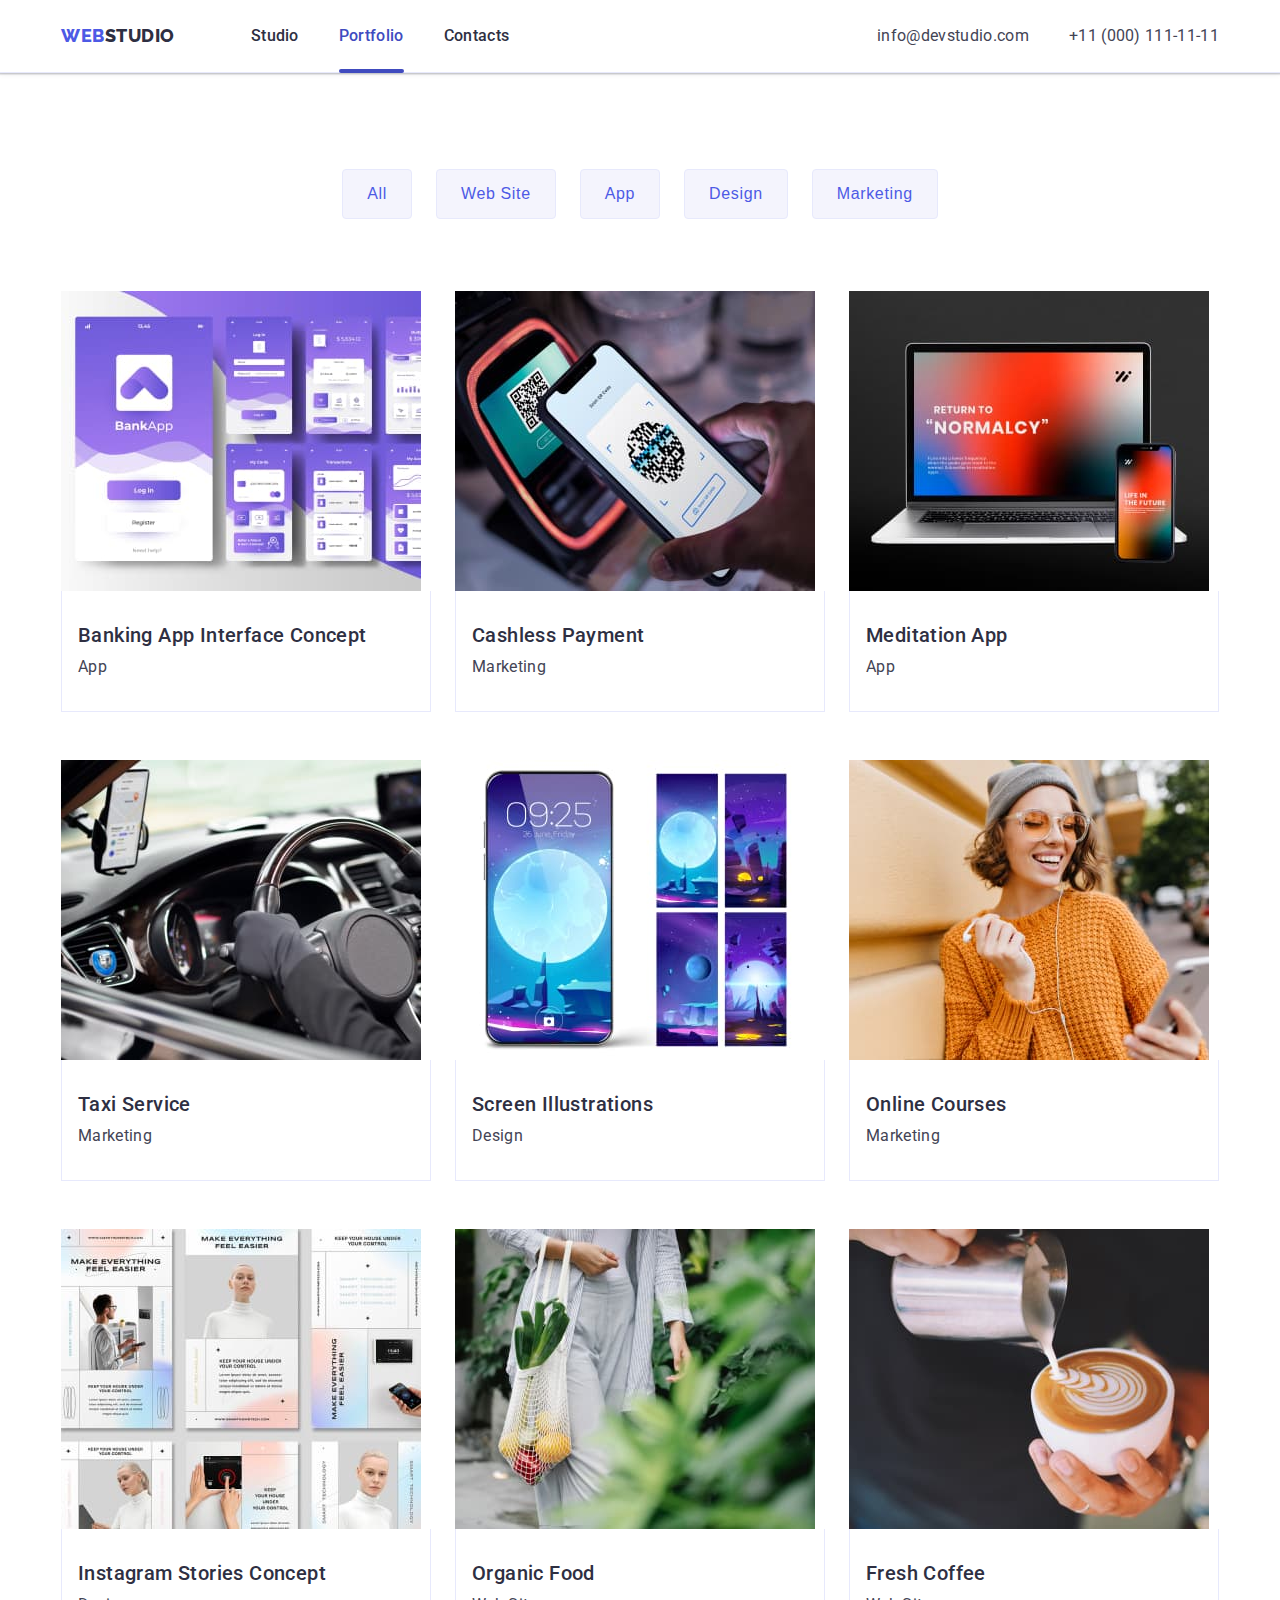
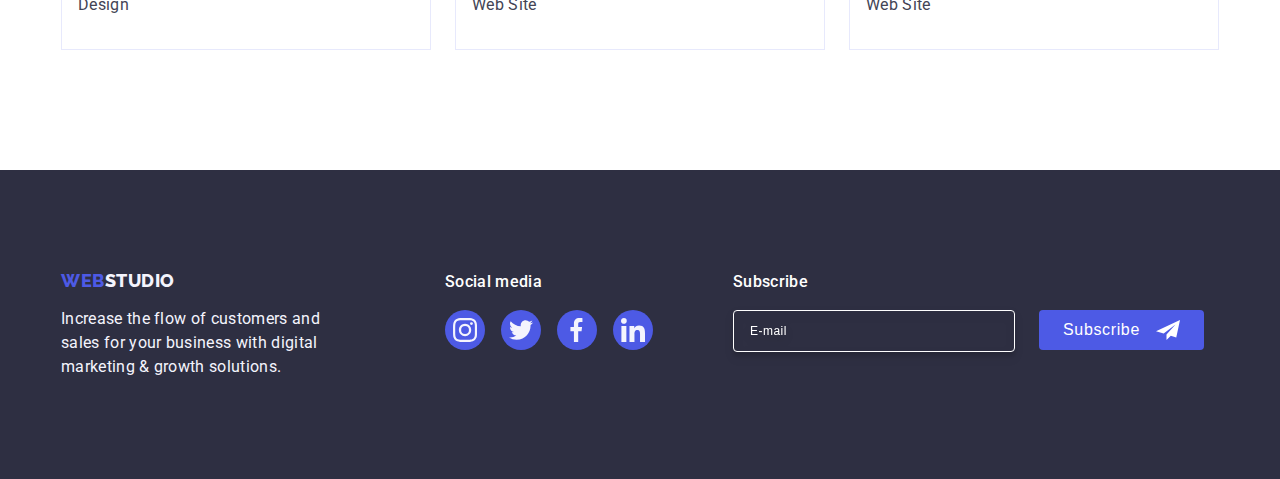
==== portfolio.html @ 04cb2cb1 "Initial commit" ====
<!DOCTYPE html>
<html lang="en">

<head>
    <meta charset="UTF-8">
    <meta name="viewport" content="width=device-width, initial-scale=1.0">
    <title>WebStudio</title>
    <link rel="stylesheet" href="https://cdnjs.cloudflare.com/ajax/libs/modern-normalize/2.0.0/modern-normalize.min.css"
        integrity="sha512-4xo8blKMVCiXpTaLzQSLSw3KFOVPWhm/TRtuPVc4WG6kUgjH6J03IBuG7JZPkcWMxJ5huwaBpOpnwYElP/m6wg=="
        crossorigin="anonymous" referrerpolicy="no-referrer">
    <link rel="preconnect" href="https://fonts.googleapis.com">
    <link rel="preconnect" href="https://fonts.gstatic.com" crossorigin>
    <link
        href="https://fonts.googleapis.com/css2?family=Raleway:wght@800&family=Roboto:wght@400;500;700;900&display=swap"
        rel="stylesheet">
    <link rel="stylesheet" href="./css/styles.css">
</head>

<body>

    <header class="header">
        <div class="container">
            <nav class="header__nav">
                <a class="link logo" href="./index.html">
                    Web<span class="header__logo-color">Studio</span>
                </a>
                <ul class="list header__menu">
                    <li class="header__menu-item">
                        <a class="link header__menu-link" href="./index.html">Studio</a>
                    </li>
                    <li class="header__menu-item">
                        <a class="link header__menu-link current" href="./portfolio.html">Portfolio</a>
                    </li>
                    <li class="header__menu-item">
                        <a class="link header__menu-link" href="">Contacts</a>
                    </li>
                </ul>
            </nav>
            <address class="header__address">
                <ul class="list header__contact">
                    <li class="header__contact-item">
                        <a class="link header__contact-link" href="mailto:info@devstudio.com">info@devstudio.com</a>
                    </li>
                    <li class="header__contact-item">
                        <a class="link header__contact-link" href="tel:+110001111111">+11 (000) 111-11-11</a>
                    </li>
                </ul>
            </address>
        </div>

    </header>

    <main class="main">

        <section class="portfolio">
            <div class="container">
                <h1 class="visually-hidden">Portfolio</h1>
                <ul class="list portfolio__filter">
                    <li class="portfolio__filter-item">
                        <button class="portfolio__filter-button" type="button">All</button>
                    </li>
                    <li class="portfolio__filter-item">
                        <button class="portfolio__filter-button" type="button">Web Site</button>
                    </li>
                    <li class="portfolio__filter-item">
                        <button class="portfolio__filter-button" type="button">App</button>
                    </li>
                    <li class="portfolio__filter-item">
                        <button class="portfolio__filter-button" type="button">Design</button>
                    </li>
                    <li class="portfolio__filter-item">
                        <button class="portfolio__filter-button" type="button">Marketing</button>
                    </li>
                </ul>
                <ul class="list portfolio__list">
                    <li class="portfolio__item">
                        <a class="link portfolio__link" href="">
                            <div class="portfolio__item-block">
                                <img class="portfolio__img" src="./images/portfolio-1.jpg"
                                    alt="Banking App Interface Concept" width="360">
                                <p class="portfolio__text">14 Stylish and User-Friendly App Design
                                    Concepts · Task Manager App · Calorie
                                    Tracker App · Exotic Fruit Ecommerce
                                    App · Cloud Storage App
                                </p>
                            </div>
                            <div class="item-info portfolio__info">
                                <h2 class="item-title">Banking App Interface Concept</h2>
                                <p class="item-text">App</p>
                            </div>

                        </a>
                    </li>
                    <li class="portfolio__item">
                        <a class="link portfolio__link" href="">
                            <div class="portfolio__item-block">
                                <img class="portfolio__img" src="./images/portfolio-2.jpg" alt="Cashless Payment"
                                    width="360">
                                <p class="portfolio__text">14 Stylish and User-Friendly App Design
                                    Concepts · Task Manager App · Calorie
                                    Tracker App · Exotic Fruit Ecommerce
                                    App · Cloud Storage App
                                </p>
                            </div>
                            <div class="item-info portfolio__info">
                                <h2 class="item-title">Cashless Payment</h2>
                                <p class="item-text">Marketing</p>
                            </div>

                        </a>
                    </li>
                    <li class="portfolio__item">
                        <a class="link portfolio__link" href="">
                            <div class="portfolio__item-block">
                                <img class="portfolio__img" src="./images/portfolio-3.jpg" alt="Meditation App"
                                    width="360">
                                <p class="portfolio__text">14 Stylish and User-Friendly App Design
                                    Concepts · Task Manager App · Calorie
                                    Tracker App · Exotic Fruit Ecommerce
                                    App · Cloud Storage App
                                </p>
                            </div>
                            <div class="item-info portfolio__info">
                                <h2 class="item-title">Meditation App</h2>
                                <p class="item-text">App</p>
                            </div>

                        </a>
                    </li>
                    <li class="portfolio__item">
                        <a class="link portfolio__link" href="">
                            <div class="portfolio__item-block">
                                <img class="portfolio__img" src="./images/portfolio-4.jpg" alt="Taxi Service"
                                    width="360">
                                <p class="portfolio__text">14 Stylish and User-Friendly App Design
                                    Concepts · Task Manager App · Calorie
                                    Tracker App · Exotic Fruit Ecommerce
                                    App · Cloud Storage App
                                </p>
                            </div>
                            <div class="item-info portfolio__info">
                                <h2 class="item-title">Taxi Service</h2>
                                <p class="item-text">Marketing</p>
                            </div>

                        </a>
                    </li>
                    <li class="portfolio__item">
                        <a class="link portfolio__link" href="">
                            <div class="portfolio__item-block">
                                <img class="portfolio__img" src="./images/portfolio-5.jpg" alt="Screen Illustrations"
                                    width="360">
                                <p class="portfolio__text">14 Stylish and User-Friendly App Design
                                    Concepts · Task Manager App · Calorie
                                    Tracker App · Exotic Fruit Ecommerce
                                    App · Cloud Storage App
                                </p>
                            </div> 
                            <div class="item-info portfolio__info">
                                <h2 class="item-title">Screen Illustrations</h2>
                                <p class="item-text">Design</p>
                            </div>

                        </a>
                    </li>
                    <li class="portfolio__item">
                        <a class="link portfolio__link" href="">
                            <div class="portfolio__item-block">
                                <img class="portfolio__img" src="./images/portfolio-6.jpg" alt="Online Courses"
                                    width="360">
                                <p class="portfolio__text">14 Stylish and User-Friendly App Design
                                    Concepts · Task Manager App · Calorie
                                    Tracker App · Exotic Fruit Ecommerce
                                    App · Cloud Storage App
                                </p>
                            </div>
                            <div class="item-info portfolio__info">
                                <h2 class="item-title">Online Courses</h2>
                                <p class="item-text">Marketing</p>
                            </div>

                        </a>
                    </li>
                    <li class="portfolio__item">
                        <a class="link portfolio__link" href="">
                            <div class="portfolio__item-block">
                                <img class="portfolio__img" src="./images/portfolio-7.jpg"
                                    alt="Instagram Stories Concept" width="360">
                                <p class="portfolio__text">14 Stylish and User-Friendly App Design
                                    Concepts · Task Manager App · Calorie
                                    Tracker App · Exotic Fruit Ecommerce
                                    App · Cloud Storage App
                                </p>
                            </div>
                            <div class="item-info portfolio__info">
                                <h2 class="item-title">Instagram Stories Concept</h2>
                                <p class="item-text">Design</p>
                            </div>

                        </a>
                    </li>
                    <li class="portfolio__item">
                        <a class="link portfolio__link" href="">
                            <div class="portfolio__item-block">
                                <img class="portfolio__img" src="./images/portfolio-8.jpg" alt="Organic Food"
                                    width="360">
                                <p class="portfolio__text">14 Stylish and User-Friendly App Design
                                    Concepts · Task Manager App · Calorie
                                    Tracker App · Exotic Fruit Ecommerce
                                    App · Cloud Storage App
                                </p>
                            </div>
                            <div class="item-info portfolio__info">
                                <h2 class="item-title">Organic Food</h2>
                                <p class="item-text">Web Site</p>
                            </div>

                        </a>
                    </li>
                    <li class="portfolio__item">
                        <a class="link portfolio__link" href="">
                            <div class="portfolio__item-block">
                                <img class="portfolio__img" src="./images/portfolio-9.jpg" alt="Fresh Coffee"
                                    width="360">
                                <p class="portfolio__text">14 Stylish and User-Friendly App Design
                                    Concepts · Task Manager App · Calorie
                                    Tracker App · Exotic Fruit Ecommerce
                                    App · Cloud Storage App
                                </p>
                            </div>
                            <div class="item-info portfolio__info">
                                <h2 class="item-title">Fresh Coffee</h2>
                                <p class="item-text">Web Site</p>
                            </div>

                        </a>
                    </li>
                </ul>
            </div>

        </section>

    </main>

    <footer class="footer">
        <div class="container">
            <div class="footer__info">
                <a class="link logo footer__logo" href="./index.html">
                    Web<span class="footer__logo-color">Studio</span>
                </a>
                <p class="footer__text">
                    Increase the flow of customers and
                    sales for your business with digital
                    marketing & growth solutions.
                </p>
            </div>
            <div class="footer__social">
                <p class="footer__socials-text">Social media</p>
                <ul class="list socials__list footer__socials-list">
                    <li class="socials__list-item footer__socials-item">
                        <a class="link socials__list-link footer__socials-link" href="">
                            <svg class="icon-social" width="24" height="24">
                                <use href="./images/icons.svg#icon-instagram"></use>
                            </svg>
                        </a>
                    </li>
                    <li class="socials__list-item footer__socials-item">
                        <a class="link socials__list-link footer__socials-link" href="">
                            <svg class="icon-social" width="24" height="24">
                                <use href="./images/icons.svg#icon-twitter"></use>
                            </svg>
                        </a>
                    </li>
                    <li class="socials__list-item footer__socials-item">
                        <a class="link socials__list-link footer__socials-link" href="">
                            <svg class="icon-social" width="24" height="24">
                                <use href="./images/icons.svg#icon-facebook"></use>
                            </svg>
                        </a>
                    </li>
                    <li class="socials__list-item footer__socials-item">
                        <a class="link socials__list-link footer__socials-link" href="">
                            <svg class="icon-social" width="24" height="24">
                                <use href="./images/icons.svg#icon-linkedin"></use>
                            </svg>
                        </a>
                    </li>
                </ul>
            </div>
            <div class="footer__subscribe">
                <p class="footer__subscribe-title">Subscribe</p>
                <form class="footer__form">
                    <label class="footer__form-label">
                        <input class="footer__form-input" type="email" placeholder="E-mail" name="subscribe">
                    </label>
                    <button class="footer__form-button" type="submit">
                        Subscribe
                        <svg class="icon-subscribe" width="24" height="24">
                            <use href="./images/icons.svg#icon-subscribe-icon"></use>
                        </svg>
                    </button>
                </form>
            </div>
        </div>
    </footer>




</body>

</html>
---- css/styles.css ----
:root {
  --iris: #4D5AE5;
  --ocean: #404BBF;
  --navyblue: #2E2F42;
  --green: #31D0AA;
  --slate: #434455;
  --lightslate: #8E8F99;
  --cornflower: #E7E9FC;
  --cloud: #F4F4FD;
  --navyblue-modal: rgba(46, 47, 66, 0.40);
  --grey: rgba(46, 47, 66, 0.70);
  --dairy: #FCFCFC;
  --white: #FFF;
  --font-primary: "Roboto", sans-serif;
}

* {
  margin: 0;
  padding: 0;
}

.list {
  list-style: none;
}

.link {
  text-decoration: none;
}

img {
  display: block;
  max-width: 100%;
}

fieldset {
  margin: 0;
  padding: 0;
  border: none;
}

.visually-hidden {
  position: absolute;
  width: 1px;
  height: 1px;
  margin: -1px;
  border: 0;
  padding: 0;
  white-space: nowrap;
  -webkit-clip-path: inset(100%);
          clip-path: inset(100%);
  clip: rect(0 0 0 0);
  overflow: hidden;
}

.container {
  max-width: 1158px;
  margin: 0 auto;
  padding: 0 15px;
}

body {
  font-family: var(--font-primary);
  color: var(--slate);
  background-color: var(--white);
}

.header {
  border-bottom: 1px solid var(--cornflower);
  background: var(--white, #FFF);
  box-shadow: 0px 1px 6px 0px rgba(46, 47, 66, 0.08), 0px 1px 1px 0px rgba(46, 47, 66, 0.16), 0px 2px 1px 0px rgba(46, 47, 66, 0.08);
}
.header .container {
  display: flex;
  align-items: center;
  justify-content: space-between;
}
.header__nav {
  display: flex;
  align-items: center;
}
.header__logo-color {
  color: var(--navyblue);
}
.header__menu {
  display: flex;
  gap: 40px;
}
.header__menu-link {
  display: inline-block;
  color: var(--navyblue);
  font-size: 16px;
  font-weight: 500;
  line-height: 1.5;
  letter-spacing: 0.02em;
  position: relative;
  transition: color 250ms cubic-bezier(0.4, 0, 0.2, 1);
  padding: 24px 0;
}
.header__menu-link:hover, .header__menu-link:focus {
  color: var(--ocean);
}
.header__menu-link.current {
  color: var(--ocean);
}
.header__menu-link.current::after {
  content: "";
  display: block;
  width: 100%;
  height: 4px;
  border-radius: 2px;
  background-color: var(--ocean);
  position: absolute;
  bottom: -1px;
}
.header__address {
  font-style: normal;
}
.header__contact {
  display: flex;
  gap: 40px;
}
.header__contact-link {
  color: inherit;
  font-size: 16px;
  line-height: 1.5;
  letter-spacing: 0.02em;
  transition: color 250ms cubic-bezier(0.4, 0, 0.2, 1);
}
.header__contact-link:hover, .header__contact-link:focus {
  color: var(--ocean);
}

.logo {
  color: var(--iris);
  font-size: 18px;
  font-family: "Raleway", sans-serif;
  font-weight: 800;
  line-height: 1.17;
  letter-spacing: 0.03em;
  text-transform: uppercase;
  margin-right: 76px;
}

.hero {
  max-width: 1440px;
  width: 100%;
  background-color: var(--navyblue);
  background-image: linear-gradient(var(--grey), var(--grey)), url(../images/hero-bg.jpg);
  background-repeat: no-repeat;
  background-size: cover;
  background-position: center center;
  padding: 188px 0;
}
.hero__title {
  max-width: 496px;
  color: var(--white);
  font-size: 56px;
  text-align: center;
  line-height: 1.07;
  letter-spacing: 0.02em;
  margin: 0 auto 48px auto;
}
.hero__button {
  min-width: 169px;
  height: 56px;
  display: block;
  color: var(--white);
  font-size: 16px;
  font-weight: 500;
  line-height: 1.5;
  letter-spacing: 0.04em;
  border-radius: 4px;
  background-color: var(--iris);
  box-shadow: 0px 4px 4px 0px rgba(0, 0, 0, 0.15);
  border: none;
  transition: background-color 250ms cubic-bezier(0.4, 0, 0.2, 1);
  cursor: pointer;
  margin: 0 auto;
}
.hero__button:hover, .hero__button:focus {
  background: var(--ocean);
}

.features {
  padding: 120px 0;
}
.features__list {
  display: flex;
  gap: 24px;
}
.features__list-item {
  flex-basis: calc((100% - 72px) / 4);
  height: 212px;
}
.features__list-block-icon {
  display: flex;
  align-items: center;
  justify-content: center;
  border-radius: 4px;
  background: var(--cloud);
  padding: 24px 0;
  margin-bottom: 8px;
}
.features__item-title {
  color: var(--navyblue);
  font-size: 20px;
  font-weight: 500;
  line-height: 1.2;
  letter-spacing: 0.02em;
  margin-bottom: 8px;
}
.features__item-text {
  font-size: 16px;
  line-height: 1.5;
  letter-spacing: 0.02em;
}

.title {
  color: var(--navyblue);
  text-align: center;
  font-size: 36px;
  line-height: 1.11;
  letter-spacing: 0.02em;
  text-transform: capitalize;
  margin-bottom: 72px;
}

.works {
  padding-bottom: 120px;
}
.works__list {
  display: flex;
  gap: 24px;
}
.works__list-item {
  flex-basis: calc((100% - 48px) / 3);
}

.team {
  background-color: var(--cloud);
  padding: 120px 0;
}
.team__list {
  display: flex;
  gap: 24px;
}
.team__item {
  flex-basis: calc((100% - 72px) / 4);
  background-color: var(--white);
  border-radius: 0 0 4px 4px;
  box-shadow: 0px 2px 1px 0px rgba(46, 47, 66, 0.08), 0px 1px 1px 0px rgba(46, 47, 66, 0.16), 0px 1px 6px 0px rgba(46, 47, 66, 0.08);
}
.team__social-list {
  margin-top: 8px;
}

.socials__list {
  display: flex;
  justify-content: center;
  gap: 24px;
}
.socials__list-link {
  width: 40px;
  height: 40px;
  display: flex;
  justify-content: center;
  align-items: center;
  background-color: var(--iris);
  border-radius: 50%;
  transition: background-color 250ms cubic-bezier(0.4, 0, 0.2, 1);
}
.socials__list-link:hover, .socials__list-link:focus {
  background-color: var(--ocean);
}

.item-info {
  padding: 32px 0;
}

.item-title {
  color: var(--navyblue);
  font-size: 20px;
  font-weight: 500;
  line-height: 1.2;
  letter-spacing: 0.02em;
  text-align: center;
  margin-bottom: 8px;
}

.item-text {
  color: var(--slate);
  font-size: 16px;
  line-height: 1.5;
  letter-spacing: 0.02em;
  text-align: center;
}

.icon-social {
  fill: var(--cloud);
}

.customers {
  padding: 120px 0;
}
.customers__list {
  display: flex;
  gap: 24px;
}
.customers__list-item {
  width: calc((100% - 120px) / 6);
  height: 88px;
}
.customers__list-link {
  width: 100%;
  height: 100%;
  display: flex;
  align-items: center;
  justify-content: center;
  border: 1px solid var(--lightslate);
  border-radius: 4px;
  color: var(--lightslate);
  transition: border-color 250ms cubic-bezier(0.4, 0, 0.2, 1), color 250ms cubic-bezier(0.4, 0, 0.2, 1);
}
.customers__list-link:hover, .customers__list-link:focus {
  color: var(--ocean);
  border-color: var(--ocean);
}
.customers__icon {
  fill: currentColor;
  transition: background-color 250ms cubic-bezier(0.4, 0, 0.2, 1);
  width: 100%;
  height: 100%;
}

.icon-customer:hover {
  fill: var(--ocean);
  border-color: var(--ocean);
}

.footer {
  background-color: var(--navyblue);
  padding: 100px 0;
}
.footer .container {
  display: flex;
  align-items: baseline;
}
.footer__info {
  margin-right: 120px;
}
.footer__logo {
  display: inline-block;
  margin-right: 0;
  margin-bottom: 16px;
}
.footer__logo-color {
  color: var(--cloud);
}
.footer__text {
  max-width: 264px;
  color: var(--cloud);
  font-size: 16px;
  line-height: 1.5;
  letter-spacing: 0.02em;
}
.footer__socials-text {
  color: var(--white);
  font-size: 16px;
  font-weight: 500;
  line-height: 1.5;
  letter-spacing: 0.32px;
  margin-bottom: 16px;
}
.footer__socials-list {
  gap: 16px;
}
.footer__socials-link {
  width: 40px;
  height: 40px;
}
.footer__socials-link:hover {
  background-color: var(--green);
}
.footer__socials-link:hover, .footer__socials-link:focus {
  background-color: var(--green);
}
.footer__subscribe {
  margin-left: 80px;
}
.footer__subscribe-title {
  margin-bottom: 16px;
  color: var(--white);
  font-size: 16px;
  font-weight: 500;
  line-height: 1.5;
  letter-spacing: 0.02em;
  margin-bottom: 16px;
}
.footer__form {
  display: flex;
  gap: 24px;
}
.footer__form-input {
  width: 264px;
  height: 40px;
  border-radius: 4px;
  border: 1px solid var(--white);
  box-shadow: 0px 4px 4px 0px rgba(0, 0, 0, 0.15);
  background-color: transparent;
  color: var(--white, #FFF);
  font-size: 12px;
  font-weight: 400;
  line-height: 1.5;
  letter-spacing: 0.04em;
  filter: drop-shadow(0px 4px 4px rgba(0, 0, 0, 0.15));
  padding-left: 16px;
}
.footer__form-input::-moz-placeholder {
  color: var(--white);
}
.footer__form-input::placeholder {
  color: var(--white);
}
.footer__form-button {
  min-width: 165px;
  height: 40px;
  display: flex;
  justify-content: center;
  align-items: center;
  color: var(--white, #FFF);
  font-size: 16px;
  font-weight: 500;
  line-height: 1.5;
  letter-spacing: 0.04em;
  cursor: pointer;
  border: none;
  background-color: var(--iris);
  border-radius: 4px;
}

.icon-subscribe {
  fill: var(--white);
  margin-left: 16px;
}

.portfolio {
  padding: 96px 0 120px 0;
}
.portfolio__filter {
  display: flex;
  justify-content: center;
  gap: 24px;
  margin-bottom: 72px;
}
.portfolio__filter-button {
  color: var(--iris);
  font-size: 16px;
  font-weight: 500;
  line-height: 1.5;
  letter-spacing: 0.04em;
  border-radius: 4px;
  border: 1px solid var(--cornflower);
  background-color: var(--cloud);
  cursor: pointer;
  transition: color 250ms cubic-bezier(0.4, 0, 0.2, 1), background-color 250ms cubic-bezier(0.4, 0, 0.2, 1), border-color 250ms cubic-bezier(0.4, 0, 0.2, 1), box-shadow 250ms cubic-bezier(0.4, 0, 0.2, 1);
  padding: 12px 24px;
}
.portfolio__filter-button:hover, .portfolio__filter-button:focus {
  color: var(--white);
  background-color: var(--ocean);
  border: 1px solid transparent;
  box-shadow: 0px 3px 1px rgba(0, 0, 0, 0.1), 0px 2px 1px rgba(0, 0, 0, 0.08), 0px 2px 2px rgba(0, 0, 0, 0.12);
}
.portfolio__list {
  display: flex;
  flex-wrap: wrap;
  -moz-column-gap: 24px;
       column-gap: 24px;
  row-gap: 48px;
}
.portfolio__item {
  flex-basis: calc((100% - 48px) / 3);
}
.portfolio__item:hover .portfolio__text, .portfolio__item:focus .portfolio__text {
  transform: translateY(0);
}
.portfolio__link {
  display: block;
  transition: box-shadow 250ms cubic-bezier(0.4, 0, 0.2, 1);
}
.portfolio__link:hover {
  box-shadow: 0px 2px 1px 0px rgba(46, 47, 66, 0.08), 0px 1px 1px 0px rgba(46, 47, 66, 0.16), 0px 1px 6px 0px rgba(46, 47, 66, 0.08);
}
.portfolio__item-block {
  position: relative;
  overflow: hidden;
  transition: color 250ms cubic-bezier(0.4, 0, 0.2, 1), background-color 250ms cubic-bezier(0.4, 0, 0.2, 1), border-color 250ms cubic-bezier(0.4, 0, 0.2, 1), box-shadow 250ms cubic-bezier(0.4, 0, 0.2, 1);
}
.portfolio__text {
  width: 100%;
  height: 100%;
  position: absolute;
  top: 0;
  left: 0;
  color: var(--cloud);
  font-size: 16px;
  line-height: 1.5;
  letter-spacing: 0.32px;
  background-color: var(--iris);
  transform: translateY(100%);
  transition: transform 250ms cubic-bezier(0.4, 0, 0.2, 1);
  padding: 40px 32px;
}
.portfolio__info {
  border: 1px solid var(--cornflower);
  border-top: none;
  -moz-text-align-last: left;
       text-align-last: left;
  padding: 32px 16px;
}

.modal__overlay {
  position: fixed;
  top: 0;
  left: 0;
  width: 100%;
  height: 100%;
  background-color: var(--navyblue-modal);
  z-index: 100;
  transition: opacity 250ms cubic-bezier(0.4, 0, 0.2, 1), visibility 250ms cubic-bezier(0.4, 0, 0.2, 1);
}
.modal__content {
  width: 408px;
  min-height: 584px;
  position: absolute;
  left: 50%;
  top: 50%;
  transform: translate(-50%, -50%);
  border-radius: 4px;
  background-color: var(--dairy);
  transition: transform 250ms cubic-bezier(0.4, 0, 0.2, 1);
  box-shadow: 0px 2px 1px 0px rgba(0, 0, 0, 0.2), 0px 1px 3px 0px rgba(0, 0, 0, 0.12), 0px 1px 1px 0px rgba(0, 0, 0, 0.14);
  padding: 72px 24px 24px;
}
.modal__button-close {
  width: 24px;
  height: 24px;
  display: flex;
  align-items: center;
  justify-content: center;
  position: absolute;
  top: 24px;
  right: 24px;
  border: 1px solid rgba(0, 0, 0, 0.1);
  background-color: var(--cornflower);
  border-radius: 50%;
  padding: 0;
  cursor: pointer;
  transition: background-color 250ms cubic-bezier(0.4, 0, 0.2, 1), border 250ms cubic-bezier(0.4, 0, 0.2, 1);
}
.modal__button-close:hover, .modal__button-close:focus {
  background-color: var(--ocean);
  border: none;
}
.modal__button-close:hover .modal__close-icon, .modal__button-close:focus .modal__close-icon {
  fill: var(--white);
}
.modal__close-icon {
  transition: fill 250ms cubic-bezier(0.4, 0, 0.2, 1);
}
.modal__title {
  color: var(--navyblue);
  text-align: center;
  font-size: 16px;
  font-weight: 500;
  line-height: 1.5;
  letter-spacing: 0.02em;
  margin-bottom: 16px;
}
.modal__form-block {
  margin-bottom: 8px;
}
.modal__form-label {
  display: block;
  color: var(--lightslate);
  font-size: 12px;
  line-height: 1.17;
  letter-spacing: 0.04em;
  margin-bottom: 4px;
}
.modal__form-content {
  position: relative;
}
.modal__form-input {
  width: 100%;
  height: 40px;
  border-radius: 4px;
  border: 1px solid var(--navyblue-modal);
  background-color: transparent;
  outline: transparent;
  transition: border-color 250ms cubic-bezier(0.4, 0, 0.2, 1);
  padding-left: 38px;
}
.modal__form-input:focus {
  border-color: var(--iris);
}
.modal__form-input:focus + .modal__form-icon {
  fill: var(--iris);
}
.modal__form-icon {
  position: absolute;
  top: 50%;
  left: 16px;
  transform: translateY(-50%);
  transition: fill 250ms cubic-bezier(0.4, 0, 0.2, 1);
  fill: var(--navyblue);
}
.modal__form-textarea-block {
  margin-bottom: 16px;
}
.modal__form-textarea {
  height: 120px;
  font-size: 12px;
  color: var(--navyblue-modal);
  line-height: 1.17;
  letter-spacing: 0.04em;
  border-radius: 4px;
  border: 1px solid var(--navyblue-modal);
  background-color: transparent;
  outline: transparent;
  resize: none;
  transition: border-color 250ms cubic-bezier(0.4, 0, 0.2, 1);
  padding: 8px 16px;
}
.modal__form-textarea::-moz-placeholder {
  color: var(--navyblue-modal);
}
.modal__form-textarea::placeholder {
  color: var(--navyblue-modal);
}
.modal__form-textarea:focus {
  border-color: var(--iris);
}
.modal__form-checkbox-block {
  margin-bottom: 24px;
}
.modal__form-checkbox {
  width: 16px;
  height: 16px;
  border: 1px solid var(--navyblue-modal);
  border-radius: 2px;
  transition: background-color 250ms cubic-bezier(0.4, 0, 0.2, 1), border 250ms cubic-bezier(0.4, 0, 0.2, 1), fill 250ms cubic-bezier(0.4, 0, 0.2, 1);
  display: inline-flex;
  align-items: center;
  justify-content: center;
  fill: transparent;
  margin-right: 8px;
}
.modal__form-checkbox-hidden:checked + .modal__form-checkbox-label .modal__form-checkbox {
  background-color: var(--ocean);
  border: none;
  fill: var(--cloud);
}
.modal__form-label-link {
  color: var(--iris);
}
.modal__form-submit {
  min-width: 169px;
  height: 56px;
  display: block;
  font-size: 16px;
  font-weight: 500;
  line-height: 1.5;
  letter-spacing: 0.04em;
  color: var(--white);
  cursor: pointer;
  background-color: var(--iris);
  border: none;
  border-radius: 4px;
  transition: background-color 250ms cubic-bezier(0.4, 0, 0.2, 1);
  margin: 0 auto;
}

.is-hidden {
  opacity: 0;
  visibility: hidden;
  pointer-events: none;
}
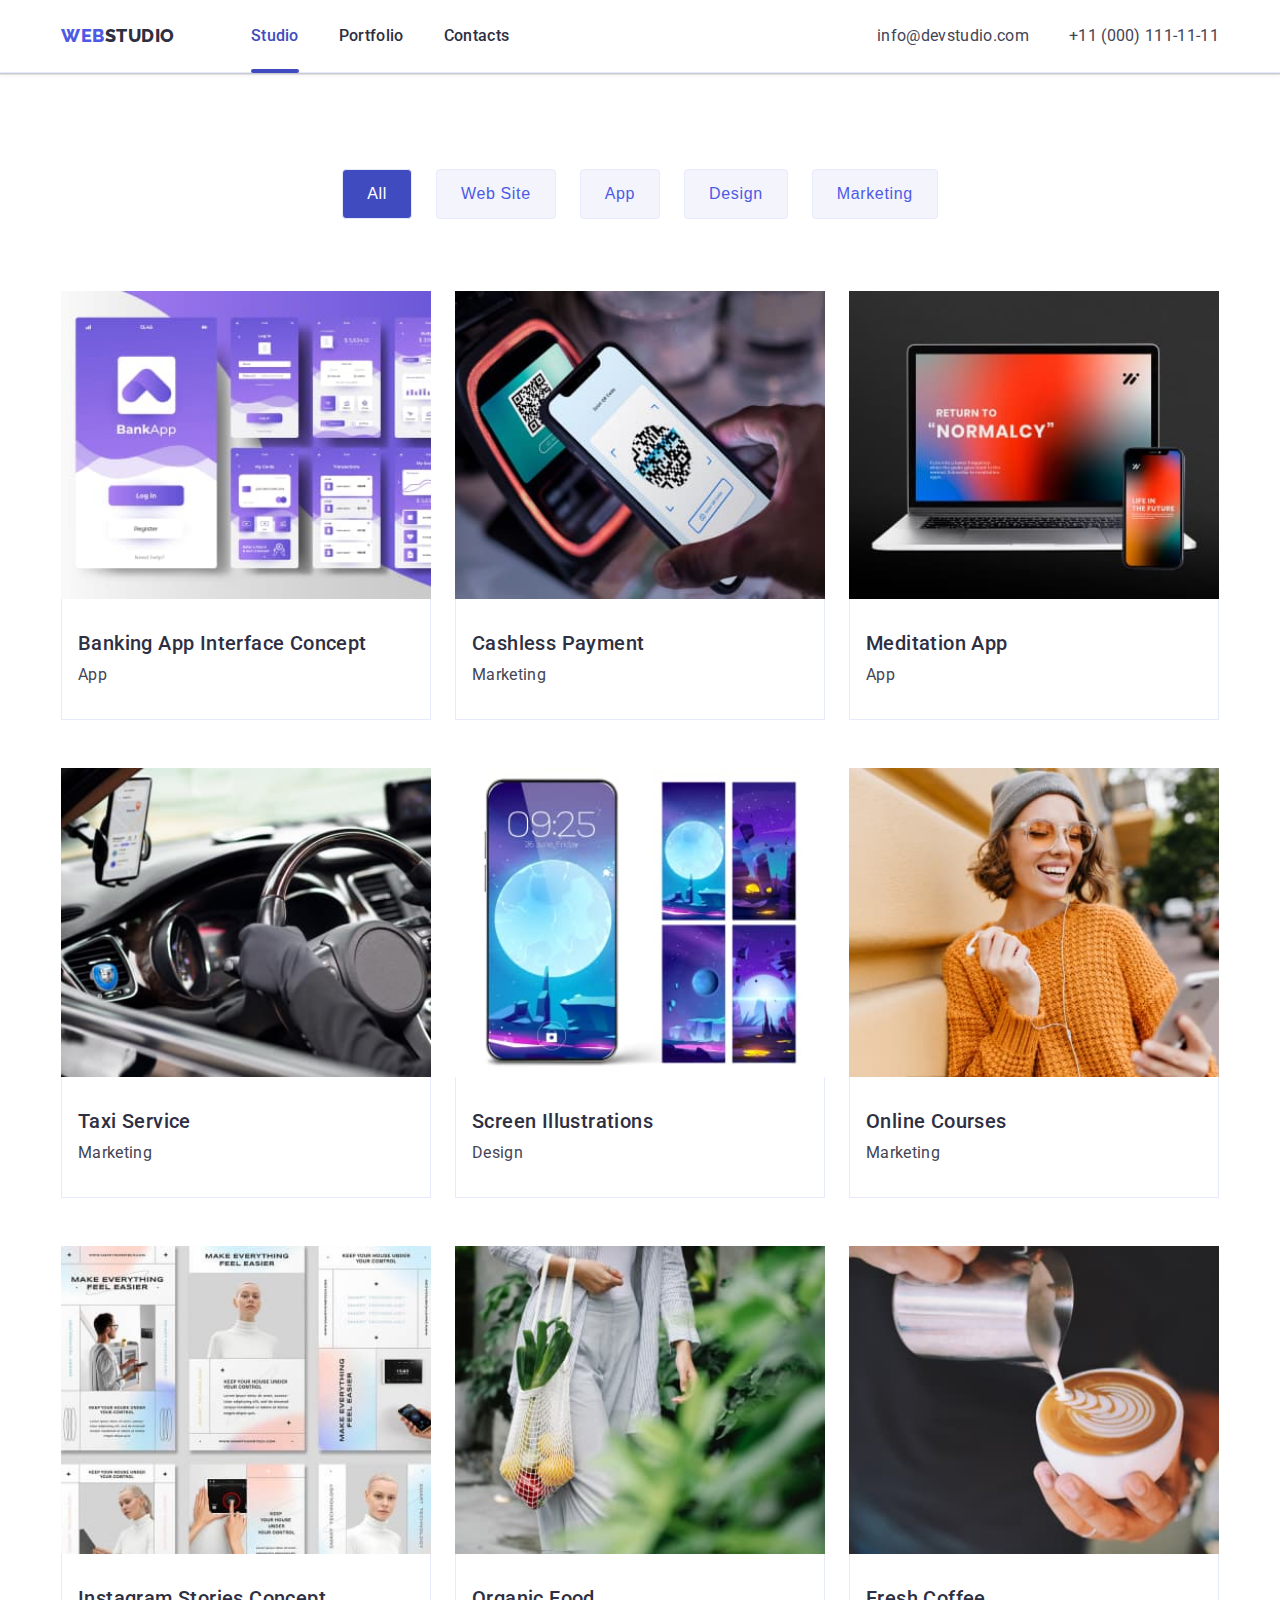
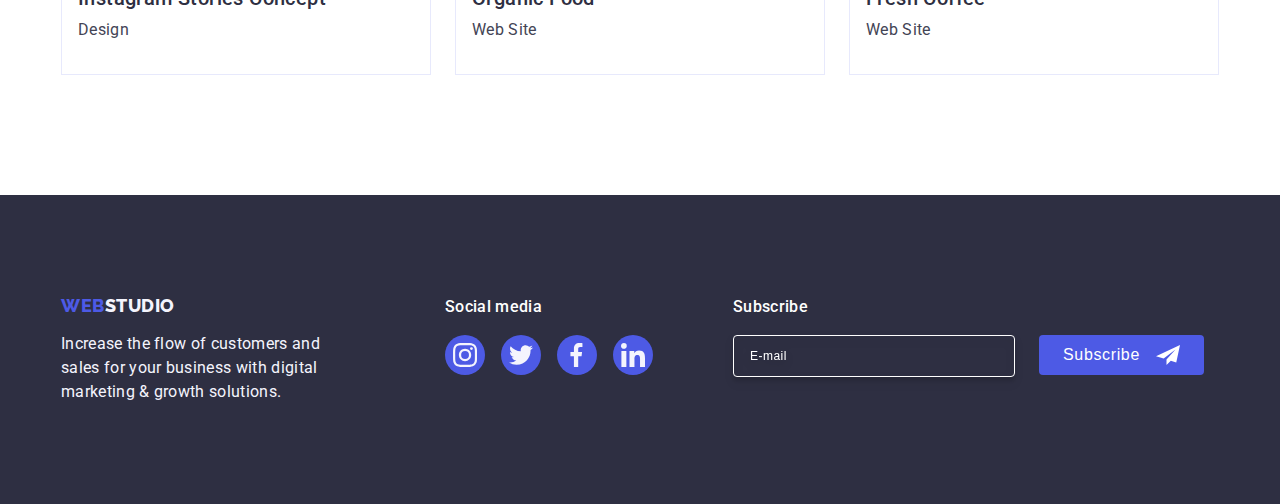
==== commit 3c30c4aa: "Finished portfolio mobile + img srcset" ====
--- a/portfolio.html
+++ b/portfolio.html
@@ -26,10 +26,10 @@
                 </a>
                 <ul class="list header__menu">
                     <li class="header__menu-item">
-                        <a class="link header__menu-link" href="./index.html">Studio</a>
+                        <a class="link header__menu-link current" href="./index.html">Studio</a>
                     </li>
                     <li class="header__menu-item">
-                        <a class="link header__menu-link current" href="./portfolio.html">Portfolio</a>
+                        <a class="link header__menu-link" href="./portfolio.html">Portfolio</a>
                     </li>
                     <li class="header__menu-item">
                         <a class="link header__menu-link" href="">Contacts</a>
@@ -46,8 +46,12 @@
                     </li>
                 </ul>
             </address>
+            <button class="menu-toggle js-open-menu header__burger" aria-expanded="false" aria-controls="mobile-menu">
+                <svg class="icon-burger" width="32" height="22">
+                    <use href="./images/icons.svg#icon-burger"></use>
+                </svg>
+            </button>
         </div>
-
     </header>
 
     <main class="main">
@@ -57,7 +61,7 @@
                 <h1 class="visually-hidden">Portfolio</h1>
                 <ul class="list portfolio__filter">
                     <li class="portfolio__filter-item">
-                        <button class="portfolio__filter-button" type="button">All</button>
+                        <button class="portfolio__filter-button current" type="button">All</button>
                     </li>
                     <li class="portfolio__filter-item">
                         <button class="portfolio__filter-button" type="button">Web Site</button>
@@ -76,8 +80,8 @@
                     <li class="portfolio__item">
                         <a class="link portfolio__link" href="">
                             <div class="portfolio__item-block">
-                                <img class="portfolio__img" src="./images/portfolio-1.jpg"
-                                    alt="Banking App Interface Concept" width="360">
+                                <img class="portfolio__img" srcset="./images/portfolio-1.jpg 1x, ./images/portfolio-1@2x.jpg 2x" src="./images/portfolio-1@2x.jpg"
+                                    alt="Banking App Interface Concept">
                                 <p class="portfolio__text">14 Stylish and User-Friendly App Design
                                     Concepts · Task Manager App · Calorie
                                     Tracker App · Exotic Fruit Ecommerce
@@ -94,8 +98,7 @@
                     <li class="portfolio__item">
                         <a class="link portfolio__link" href="">
                             <div class="portfolio__item-block">
-                                <img class="portfolio__img" src="./images/portfolio-2.jpg" alt="Cashless Payment"
-                                    width="360">
+                                <img class="portfolio__img" srcset="./images/portfolio-2.jpg 1x, ./images/portfolio-2@2x.jpg 2x" src="./images/portfolio-2.jpg" alt="Cashless Payment">
                                 <p class="portfolio__text">14 Stylish and User-Friendly App Design
                                     Concepts · Task Manager App · Calorie
                                     Tracker App · Exotic Fruit Ecommerce
@@ -112,8 +115,7 @@
                     <li class="portfolio__item">
                         <a class="link portfolio__link" href="">
                             <div class="portfolio__item-block">
-                                <img class="portfolio__img" src="./images/portfolio-3.jpg" alt="Meditation App"
-                                    width="360">
+                                <img class="portfolio__img" srcset="./images/portfolio-3.jpg 1x, ./images/portfolio-3@2x.jpg 2x" src="./images/portfolio-3.jpg" alt="Meditation App">
                                 <p class="portfolio__text">14 Stylish and User-Friendly App Design
                                     Concepts · Task Manager App · Calorie
                                     Tracker App · Exotic Fruit Ecommerce
@@ -130,8 +132,7 @@
                     <li class="portfolio__item">
                         <a class="link portfolio__link" href="">
                             <div class="portfolio__item-block">
-                                <img class="portfolio__img" src="./images/portfolio-4.jpg" alt="Taxi Service"
-                                    width="360">
+                                <img class="portfolio__img" srcset="./images/portfolio-4.jpg 1x, ./images/portfolio-4@2x.jpg 2x" src="./images/portfolio-4.jpg" alt="Taxi Service">
                                 <p class="portfolio__text">14 Stylish and User-Friendly App Design
                                     Concepts · Task Manager App · Calorie
                                     Tracker App · Exotic Fruit Ecommerce
@@ -148,14 +149,13 @@
                     <li class="portfolio__item">
                         <a class="link portfolio__link" href="">
                             <div class="portfolio__item-block">
-                                <img class="portfolio__img" src="./images/portfolio-5.jpg" alt="Screen Illustrations"
-                                    width="360">
-                                <p class="portfolio__text">14 Stylish and User-Friendly App Design
-                                    Concepts · Task Manager App · Calorie
-                                    Tracker App · Exotic Fruit Ecommerce
-                                    App · Cloud Storage App
-                                </p>
-                            </div> 
+                                <img class="portfolio__img" srcset="./images/portfolio-5.jpg 1x, ./images/portfolio-5@2x.jpg 2x" src="./images/portfolio-5.jpg" alt="Screen Illustrations">
+                                <p class="portfolio__text">14 Stylish and User-Friendly App Design
+                                    Concepts · Task Manager App · Calorie
+                                    Tracker App · Exotic Fruit Ecommerce
+                                    App · Cloud Storage App
+                                </p>
+                            </div>
                             <div class="item-info portfolio__info">
                                 <h2 class="item-title">Screen Illustrations</h2>
                                 <p class="item-text">Design</p>
@@ -166,8 +166,7 @@
                     <li class="portfolio__item">
                         <a class="link portfolio__link" href="">
                             <div class="portfolio__item-block">
-                                <img class="portfolio__img" src="./images/portfolio-6.jpg" alt="Online Courses"
-                                    width="360">
+                                <img class="portfolio__img" srcset="./images/portfolio-6.jpg 1x, ./images/portfolio-6@2x.jpg 2x" src="./images/portfolio-6.jpg" alt="Online Courses">
                                 <p class="portfolio__text">14 Stylish and User-Friendly App Design
                                     Concepts · Task Manager App · Calorie
                                     Tracker App · Exotic Fruit Ecommerce
@@ -184,8 +183,8 @@
                     <li class="portfolio__item">
                         <a class="link portfolio__link" href="">
                             <div class="portfolio__item-block">
-                                <img class="portfolio__img" src="./images/portfolio-7.jpg"
-                                    alt="Instagram Stories Concept" width="360">
+                                <img class="portfolio__img" srcset="./images/portfolio-7.jpg 1x, ./images/portfolio-7@2x.jpg 2x" src="./images/portfolio-7.jpg"
+                                    alt="Instagram Stories Concept">
                                 <p class="portfolio__text">14 Stylish and User-Friendly App Design
                                     Concepts · Task Manager App · Calorie
                                     Tracker App · Exotic Fruit Ecommerce
@@ -202,8 +201,7 @@
                     <li class="portfolio__item">
                         <a class="link portfolio__link" href="">
                             <div class="portfolio__item-block">
-                                <img class="portfolio__img" src="./images/portfolio-8.jpg" alt="Organic Food"
-                                    width="360">
+                                <img class="portfolio__img" srcset="./images/portfolio-8.jpg 1x, ./images/portfolio-8@2x.jpg 2x" src="./images/portfolio-8.jpg" alt="Organic Food">
                                 <p class="portfolio__text">14 Stylish and User-Friendly App Design
                                     Concepts · Task Manager App · Calorie
                                     Tracker App · Exotic Fruit Ecommerce
@@ -220,8 +218,7 @@
                     <li class="portfolio__item">
                         <a class="link portfolio__link" href="">
                             <div class="portfolio__item-block">
-                                <img class="portfolio__img" src="./images/portfolio-9.jpg" alt="Fresh Coffee"
-                                    width="360">
+                                <img class="portfolio__img" srcset="./images/portfolio-9.jpg 1x, ./images/portfolio-9@2x.jpg 2x" src="./images/portfolio-9.jpg" alt="Fresh Coffee">
                                 <p class="portfolio__text">14 Stylish and User-Friendly App Design
                                     Concepts · Task Manager App · Calorie
                                     Tracker App · Exotic Fruit Ecommerce
@@ -304,7 +301,73 @@
         </div>
     </footer>
 
-
+    <div class="menu-container js-menu-container" id="mobile-menu">
+        <button class="menu-toggle js-close-menu modal__button-close" type="button">
+            <svg class="modal__close-icon" width="8" height="8">
+                <use href="./images/icons.svg#icon-modal-close"></use>
+            </svg>
+        </button>
+        <nav class="header__nav">
+            <ul class="list header__menu header__mobile-menu">
+                <li class="header__menu-item">
+                    <a class="link header__menu-link current" href="./index.html">Studio</a>
+                </li>
+                <li class="header__menu-item">
+                    <a class="link header__menu-link" href="./portfolio.html">Portfolio</a>
+                </li>
+                <li class="header__menu-item">
+                    <a class="link header__menu-link" href="">Contacts</a>
+                </li>
+            </ul>
+        </nav>
+
+        <div class="header__mobile-block">
+            <address class="header__address header__mobile-address">
+                <ul class="list header__contact">
+                    <li class="header__contact-item">
+                        <a class="link header__contact-link header__contact-tel" href="tel:+110001111111">+11 (000)
+                            111-11-11</a>
+                    </li>
+                    <li class="header__contact-item">
+                        <a class="link header__contact-link" href="mailto:info@devstudio.com">info@devstudio.com</a>
+                    </li>
+                </ul>
+            </address>
+
+            <ul class="list socials__list footer__socials-list header__socials">
+                <li class="socials__list-item footer__socials-item">
+                    <a class="link socials__list-link footer__socials-link" href="">
+                        <svg class="icon-social" width="24" height="24">
+                            <use href="./images/icons.svg#icon-instagram"></use>
+                        </svg>
+                    </a>
+                </li>
+                <li class="socials__list-item footer__socials-item">
+                    <a class="link socials__list-link footer__socials-link" href="">
+                        <svg class="icon-social" width="24" height="24">
+                            <use href="./images/icons.svg#icon-twitter"></use>
+                        </svg>
+                    </a>
+                </li>
+                <li class="socials__list-item footer__socials-item">
+                    <a class="link socials__list-link footer__socials-link" href="">
+                        <svg class="icon-social" width="24" height="24">
+                            <use href="./images/icons.svg#icon-facebook"></use>
+                        </svg>
+                    </a>
+                </li>
+                <li class="socials__list-item footer__socials-item">
+                    <a class="link socials__list-link footer__socials-link" href="">
+                        <svg class="icon-social" width="24" height="24">
+                            <use href="./images/icons.svg#icon-linkedin"></use>
+                        </svg>
+                    </a>
+                </li>
+            </ul>
+        </div>
+    </div>
+
+    <script src="./js/mobile-menu.js"></script>
 
 
 </body>
--- a/css/styles.css
+++ b/css/styles.css
@@ -53,9 +53,10 @@
 }
 
 .container {
+  min-width: 320px;
   max-width: 1158px;
   margin: 0 auto;
-  padding: 0 15px;
+  padding: 0 16px;
 }
 
 body {
@@ -129,6 +130,16 @@
 .header__contact-link:hover, .header__contact-link:focus {
   color: var(--ocean);
 }
+.header__burger {
+  display: flex;
+  align-items: center;
+  justify-content: center;
+  border: none;
+  background: transparent;
+}
+.header__contact-tel {
+  font-size: 24px;
+}
 
 .logo {
   color: var(--iris);
@@ -141,9 +152,34 @@
   margin-right: 76px;
 }
 
+.menu-container {
+  position: fixed;
+  top: 0;
+  left: 0;
+  width: 100vw;
+  height: 100vh;
+  padding: 80px 40px 40px;
+  background-color: var(--white);
+  z-index: 999;
+  transform: translateX(100%);
+  transition: transform 250ms ease-in-out;
+  display: flex;
+  flex-direction: column;
+  justify-content: space-between;
+}
+.menu-container .modal__button-close {
+  background-color: rgba(var(--cornflower), 0.1);
+}
+
+.menu-container.is-open {
+  transform: translateX(0);
+}
+
+.icon-burger {
+  stroke: var(--navyblue);
+}
+
 .hero {
-  max-width: 1440px;
-  width: 100%;
   background-color: var(--navyblue);
   background-image: linear-gradient(var(--grey), var(--grey)), url(../images/hero-bg.jpg);
   background-repeat: no-repeat;
@@ -186,6 +222,7 @@
 }
 .features__list {
   display: flex;
+  flex-direction: column;
   gap: 24px;
 }
 .features__list-item {
@@ -242,6 +279,7 @@
 }
 .team__list {
   display: flex;
+  flex-wrap: wrap;
   gap: 24px;
 }
 .team__item {
@@ -304,6 +342,7 @@
 }
 .customers__list {
   display: flex;
+  flex-wrap: wrap;
   gap: 24px;
 }
 .customers__list-item {
@@ -466,10 +505,12 @@
   padding: 12px 24px;
 }
 .portfolio__filter-button:hover, .portfolio__filter-button:focus {
+  border: 1px solid transparent;
+  box-shadow: 0px 3px 1px rgba(0, 0, 0, 0.1), 0px 2px 1px rgba(0, 0, 0, 0.08), 0px 2px 2px rgba(0, 0, 0, 0.12);
+}
+.portfolio__filter-button.current {
   color: var(--white);
   background-color: var(--ocean);
-  border: 1px solid transparent;
-  box-shadow: 0px 3px 1px rgba(0, 0, 0, 0.1), 0px 2px 1px rgba(0, 0, 0, 0.08), 0px 2px 2px rgba(0, 0, 0, 0.12);
 }
 .portfolio__list {
   display: flex;
@@ -495,6 +536,9 @@
   position: relative;
   overflow: hidden;
   transition: color 250ms cubic-bezier(0.4, 0, 0.2, 1), background-color 250ms cubic-bezier(0.4, 0, 0.2, 1), border-color 250ms cubic-bezier(0.4, 0, 0.2, 1), box-shadow 250ms cubic-bezier(0.4, 0, 0.2, 1);
+}
+.portfolio__img {
+  width: 100%;
 }
 .portfolio__text {
   width: 100%;
@@ -507,7 +551,7 @@
   line-height: 1.5;
   letter-spacing: 0.32px;
   background-color: var(--iris);
-  transform: translateY(100%);
+  transform: translateY(calc(100% + 1px));
   transition: transform 250ms cubic-bezier(0.4, 0, 0.2, 1);
   padding: 40px 32px;
 }
@@ -685,4 +729,269 @@
   opacity: 0;
   visibility: hidden;
   pointer-events: none;
+}
+
+@media (max-width: 767px) {
+  .header {
+    padding: 24px 0;
+  }
+  .header__menu, .header__address {
+    display: none;
+  }
+  .header__mobile-menu {
+    display: flex;
+    flex-direction: column;
+  }
+  .header__menu-link {
+    font-size: 36px;
+    font-weight: 700;
+    line-height: 1.11;
+    text-transform: capitalize;
+    padding: 0;
+  }
+  .header__menu-link.current::after {
+    display: none;
+  }
+  .header__mobile-address {
+    display: block;
+  }
+  .header__contact {
+    flex-direction: column;
+  }
+  .header__contact-link {
+    font-size: 20px;
+    font-weight: 500;
+    line-height: 1.2;
+  }
+  .header__contact-tel {
+    color: var(--iris);
+    font-size: 36px;
+    font-weight: 700;
+    line-height: 1.11;
+  }
+  .header__socials {
+    justify-content: flex-start;
+    gap: 56px;
+    margin-top: 48px;
+  }
+  .logo {
+    margin-right: 0;
+  }
+  .hero {
+    padding: 112px 0;
+  }
+  .hero__title {
+    max-width: 320px;
+    font-size: 36px;
+    line-height: 1.11;
+    letter-spacing: 0.02em;
+    margin-bottom: 72px;
+  }
+  .features__list-item {
+    flex-basis: 100%;
+  }
+  .features__item-title {
+    text-align: center;
+  }
+  .team__list {
+    flex-direction: column;
+    row-gap: 72px;
+  }
+  .customers .container {
+    max-width: 396px;
+  }
+  .customers__list {
+    gap: 16px;
+  }
+  .customers__list-item {
+    max-width: 190px;
+    flex-basis: calc((100% - 16px) / 2);
+    margin: 0 auto;
+  }
+  .footer .container {
+    flex-direction: column;
+    gap: 72px;
+  }
+  .footer__info {
+    text-align: center;
+    margin: 0 auto;
+  }
+  .footer__text {
+    max-width: 268px;
+  }
+  .footer__social {
+    text-align: center;
+    margin: 0 auto;
+  }
+  .footer__subscribe {
+    text-align: center;
+    margin: 0 auto;
+  }
+  .footer__form {
+    flex-direction: column;
+    gap: 16px;
+  }
+  .footer__form-input {
+    width: 398px;
+  }
+  .footer__form-button {
+    width: 165px;
+    margin: 0 auto;
+  }
+  .modal__content {
+    width: 392px;
+  }
+  .portfolio {
+    padding: 48px 0;
+  }
+  .portfolio__filter {
+    max-width: 268px;
+    flex-wrap: wrap;
+    justify-content: flex-start;
+    row-gap: 16px;
+    margin-bottom: 48px;
+  }
+  .portfolio__filter-button {
+    padding: 8px 16px;
+  }
+  .portfolio__item {
+    flex-basis: 100%;
+  }
+}
+@media (max-width: 427px) {
+  .header__contact-tel {
+    font-size: 24px;
+  }
+  .header__socials {
+    gap: 26px;
+  }
+  .footer__form-input {
+    width: 280px;
+  }
+}
+@media (min-width: 768px) {
+  .menu-toggle {
+    display: none;
+  }
+  .features__list {
+    flex-direction: row;
+    flex-wrap: wrap;
+  }
+}
+@media (min-width: 768px) and (max-width: 1157px) {
+  .header__contact {
+    flex-direction: column;
+    gap: 12px;
+  }
+  .header__contact-link {
+    font-size: 12px;
+    line-height: 1.17;
+    letter-spacing: 0.04em;
+  }
+  .features__list-item {
+    flex-basis: calc((100% - 24px) / 2);
+  }
+  .team .container {
+    max-width: 552px;
+  }
+  .team__list {
+    flex-direction: row;
+    row-gap: 64px;
+  }
+  .team__item {
+    flex-basis: calc((100% - 24px) / 2);
+  }
+  .customers .container {
+    max-width: 552px;
+  }
+  .customers__list-item {
+    flex-basis: calc((100% - 48px) / 3);
+  }
+  .footer .container {
+    max-width: 552px;
+    flex-wrap: wrap;
+    row-gap: 72px;
+    -moz-column-gap: 24px;
+         column-gap: 24px;
+  }
+  .footer__info {
+    margin-right: 0;
+  }
+  .footer__subscribe {
+    margin-left: 0;
+  }
+  .portfolio {
+    padding: 64px 0 96px;
+  }
+  .portfolio__filter {
+    margin-bottom: 64px;
+  }
+  .portfolio__list {
+    row-gap: 72px;
+  }
+  .portfolio__item {
+    flex-basis: calc((100% - 24px) / 2);
+  }
+}
+@media (max-width: 1158px) {
+  .features {
+    padding: 96px 0;
+  }
+  .features__list {
+    row-gap: 72px;
+  }
+  .features__list-item {
+    height: auto;
+  }
+  .features__list-block-icon {
+    display: none;
+  }
+  .features__item-title {
+    color: var(--navyblue, #2E2F42);
+    font-size: 36px;
+    font-weight: 700;
+    line-height: 1.11;
+  }
+  .features__item-text {
+    font-weight: 500;
+  }
+  .works {
+    display: none;
+  }
+  .team {
+    padding: 96px 0;
+  }
+  .team__item {
+    max-width: 264px;
+    margin: 0 auto;
+  }
+  .customers {
+    padding: 96px 0;
+  }
+  .customers__list {
+    row-gap: 72px;
+  }
+  .footer__form-input {
+    border-radius: 4px;
+    border: 1px solid var(--white, #FFF);
+    opacity: 0.3000000119;
+    box-shadow: 0px 4px 4px 0px rgba(0, 0, 0, 0.15);
+  }
+  .portfolio__link {
+    border: 1px solid var(--cloud);
+    box-shadow: 0px 1px 6px 0px rgba(46, 47, 66, 0.08);
+  }
+  .portfolio__info {
+    border: none;
+  }
+}
+@media (min-width: 1158px) {
+  .features__list-block-icon {
+    display: flex;
+  }
+}
+@media (-webkit-min-device-pixel-ratio: 2), (min-resolution: 192dpi) {
+  .hero {
+    background-image: linear-gradient(var(--grey), var(--grey)), url(../images/hero-bg@2x.jpg);
+  }
 }